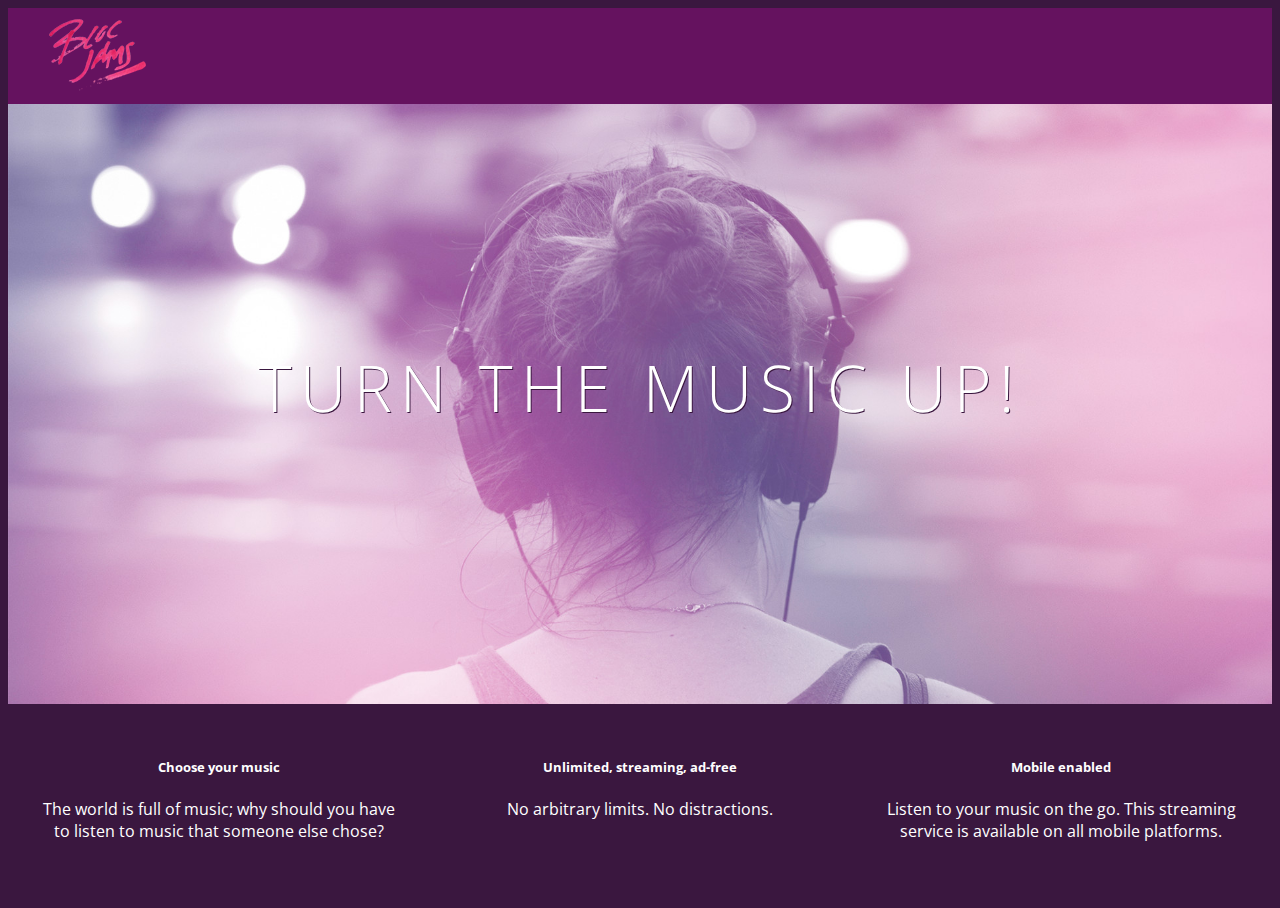
==== index.html @ 99b2fd8f "checkpoint-7-work" ====
<!DOCTYPE html>
<html>
    <head>
        <title>Bloc Jams</title>
        <link rel="stylesheet" type="text/css" href="http://fonts.googleapis.com/css?family=Open+Sans:400,800,600,700,300">
         <link rel="stylesheet" type="text/css" href="http://code.ionicframework.com/ionicons/2.0.1/css/ionicons.min.css">
         <link rel="stylesheet" type="text/css" href="styles/normalize.css">
         <link rel="stylesheet" type="text/css" href="styles/main.css">
    </head>
    <body class="landing">
        <nav class="navbar"> <!-- nav bar -->
            <img src="assets/images/bloc_jams_logo.png" alt="bloc jams logo" class="logo">
        </nav>
        <section class="hero-content"> <!-- hero content -->
            <h1 class="hero-title">Turn the music up!</h1>
        </section>
        <section class="selling-points"> <!-- selling points -->
            <div class="point">
                <span class="ion-music-note"></span>
                <h5 class="point-title">Choose your music</h5>
                <p class="point-description">The world is full of music; why should you have to listen to music that someone else chose?</p>
            </div>
            <div class="point">
                <span class="ion-radio-waves"></span>
                <h5 class="point-title">Unlimited, streaming, ad-free</h5>
                <p class="point-description">No arbitrary limits. No distractions.</p>
            </div>
            <div class="point">
                <span class="ion-iphone"></span>
                <h5 class="point-title">Mobile enabled</h5>
                <p class="point-description">Listen to your music on the go. This streaming service is available on all mobile platforms.</p>
            </div>
        </section>
    </body>
</html>
---- styles/main.css ----
html {
    height: 100%; /* makes sure our HTML takes up 100% of the browser window */
    font-size: 100%;
}

body {
    font-family: 'Open Sans'; /* sets our font to the "Open Sans" typeface */
    color: white;             /* sets the text color to white */
    min-height: 100%;         /* says the height of the body must be, at minumum, 100% of the window */
}

body.landing {
    background-color: rgb(58,23,63); /* sets the background color to an RGB value (see below) */
}

.navbar {
    padding: 0.5rem;
    background-color: rgb(101,18,95);
}

.navbar .logo {
    position: relative; /* pisitioning will be explained in a resource*/
    left: 2rem;
}

.hero-content {
    position: relative; /*pistioning will be explained in a resource */
    min-height: 600px; /*hero content element must be _at least_ 600 pisles */
    background-image: url(../assets/images/bloc_jams_bg.jpg);
    background-repeat: no-repeat;
    background-position: center center;
    background-size: cover;
}

.hero-content .hero-title {
    
    position: absolute;                    /* positioning will be explained in a resource */
    top: 40%;                               /* " */
    -webkit-transform: translateY(-50%);
    -moz-transform: translateY(-50%);
    -ms-transform: translateY(-50%);
    transform: translateY(-50%);
    width: 100%;                            /* makes sure the title inhabits the full width of the container */
    text-align: center;                     /* aligns text in the horizontal center of the element */
    font-size: 4rem;                        /* specifies the size of the font in the root em units */
    font-weight: 300;                       /* makes the font thinner or lighter weight */
    text-transform: uppercase;              /* transforms the text to be all uppercase */
    letter-spacing: 0.5rem;                 /* puts 0.5 root ems worth of space between each letter */
    text-shadow: 1px 1px 0px rgb(58,23,63); /* creates a shadow underneath the text for readability over the image*/
}

.selling-points {
    position: relative;
    display: table;
    width: 100%;
    -webkit-box-sizing: border-box;
    -moz-box-sizing: border-box; /* we'll explain this in a resource */
}

.point {
    display: table-cell;
    position: relative;
    width: 33.3%;
    padding: 2rem;
    text-align: center;
}

.point .point-title {
    font-sizing: 1.25rem;
}

.ion-music-note,
.ion-radio-waves,
.ion-iphone {
    color: rgb(233,50,117);
    font-size: 5rem;
}
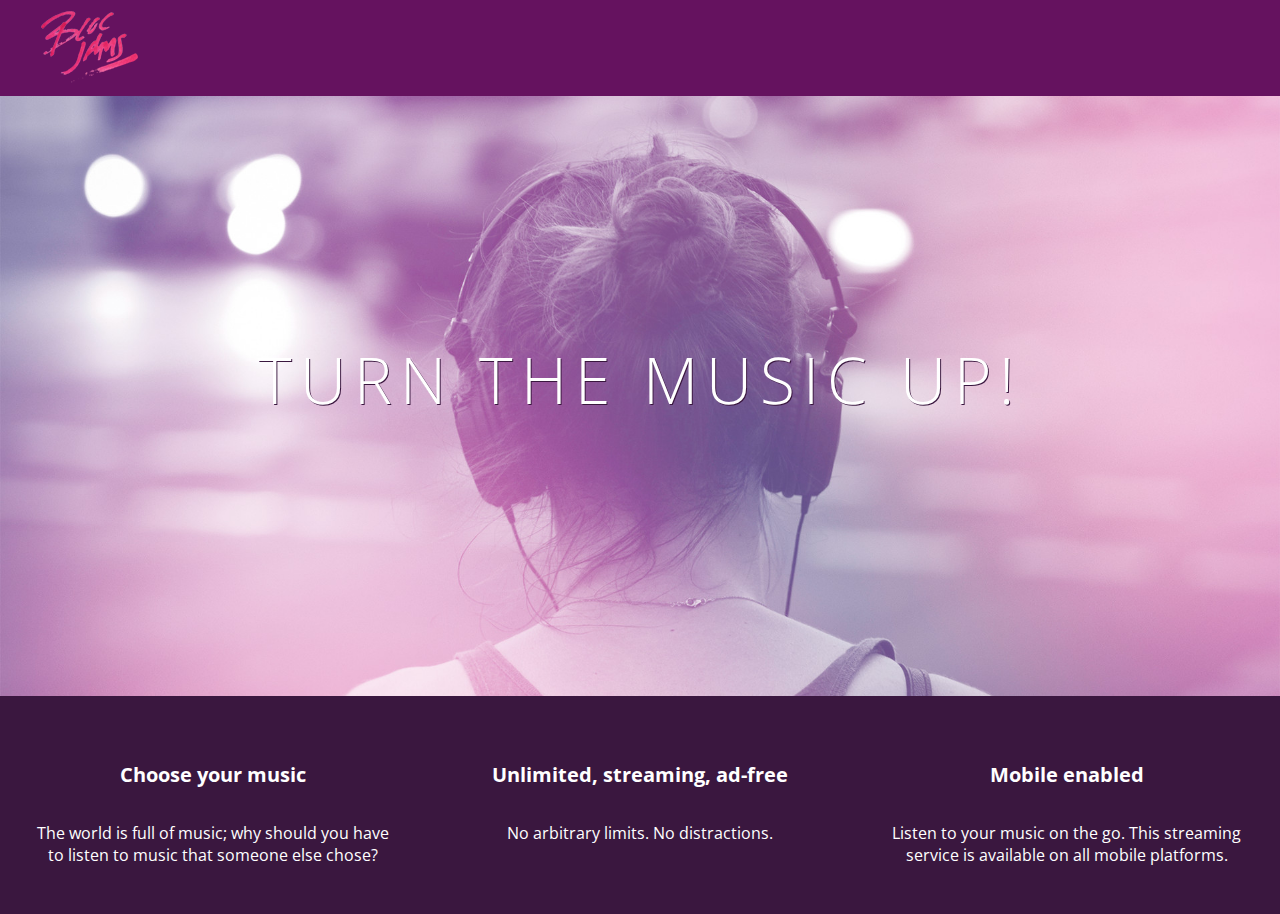
==== commit 3424598a: "fix spelling in index.html, landing.css. move normalize.css file" ====
--- a/index.html
+++ b/index.html
@@ -2,10 +2,12 @@
 <html>
     <head>
         <title>Bloc Jams</title>
+        <meta name="viewport" content="width=device-width, initial-scale=1">
         <link rel="stylesheet" type="text/css" href="http://fonts.googleapis.com/css?family=Open+Sans:400,800,600,700,300">
          <link rel="stylesheet" type="text/css" href="http://code.ionicframework.com/ionicons/2.0.1/css/ionicons.min.css">
          <link rel="stylesheet" type="text/css" href="styles/normalize.css">
          <link rel="stylesheet" type="text/css" href="styles/main.css">
+         <link rel="stylesheet" type="text/css" href="styles/landing.css">
     </head>
     <body class="landing">
         <nav class="navbar"> <!-- nav bar -->
@@ -14,18 +16,18 @@
         <section class="hero-content"> <!-- hero content -->
             <h1 class="hero-title">Turn the music up!</h1>
         </section>
-        <section class="selling-points"> <!-- selling points -->
-            <div class="point">
+        <section class="selling-points container"> <!-- selling points -->
+            <div class="point column third">
                 <span class="ion-music-note"></span>
                 <h5 class="point-title">Choose your music</h5>
                 <p class="point-description">The world is full of music; why should you have to listen to music that someone else chose?</p>
             </div>
-            <div class="point">
+            <div class="point column third">
                 <span class="ion-radio-waves"></span>
                 <h5 class="point-title">Unlimited, streaming, ad-free</h5>
                 <p class="point-description">No arbitrary limits. No distractions.</p>
             </div>
-            <div class="point">
+            <div class="point column third">
                 <span class="ion-iphone"></span>
                 <h5 class="point-title">Mobile enabled</h5>
                 <p class="point-description">Listen to your music on the go. This streaming service is available on all mobile platforms.</p>
--- a/styles/landing.css
+++ b/styles/landing.css
@@ -0,0 +1,50 @@
+body.landing {
+    background-color: rgb(58,23,63); /* sets the background color to an RGB value (see below) */
+}
+
+.hero-content {
+    position: relative; /*pistioning will be explained in a resource */
+    min-height: 600px; /*hero content element must be _at least_ 600 pisles */
+    background-image: url(../assets/images/bloc_jams_bg.jpg);
+    background-repeat: no-repeat;
+    background-position: center center;
+    background-size: cover;
+}
+
+.hero-content .hero-title {
+    
+    position: absolute;                    /* positioning will be explained in a resource */
+    top: 40%;                               /* " */
+    -webkit-transform: translateY(-50%);
+    -moz-transform: translateY(-50%);
+    -ms-transform: translateY(-50%);
+    transform: translateY(-50%);
+    width: 100%;                            /* makes sure the title inhabits the full width of the container */
+    text-align: center;                     /* aligns text in the horizontal center of the element */
+    font-size: 4rem;                        /* specifies the size of the font in the root em units */
+    font-weight: 300;                       /* makes the font thinner or lighter weight */
+    text-transform: uppercase;              /* transforms the text to be all uppercase */
+    letter-spacing: 0.5rem;                 /* puts 0.5 root ems worth of space between each letter */
+    text-shadow: 1px 1px 0px rgb(58,23,63); /* creates a shadow underneath the text for readability over the image*/
+}
+
+.selling-points {
+    position: relative;
+}
+
+.point {
+    position: relative;
+    padding: 2rem;
+    text-align: center;
+}
+
+.point .point-title {
+    font-size: 1.25rem;
+}
+
+.ion-music-note,
+.ion-radio-waves,
+.ion-iphone {
+    color: rgb(233,50,117);
+    font-size: 5rem;
+}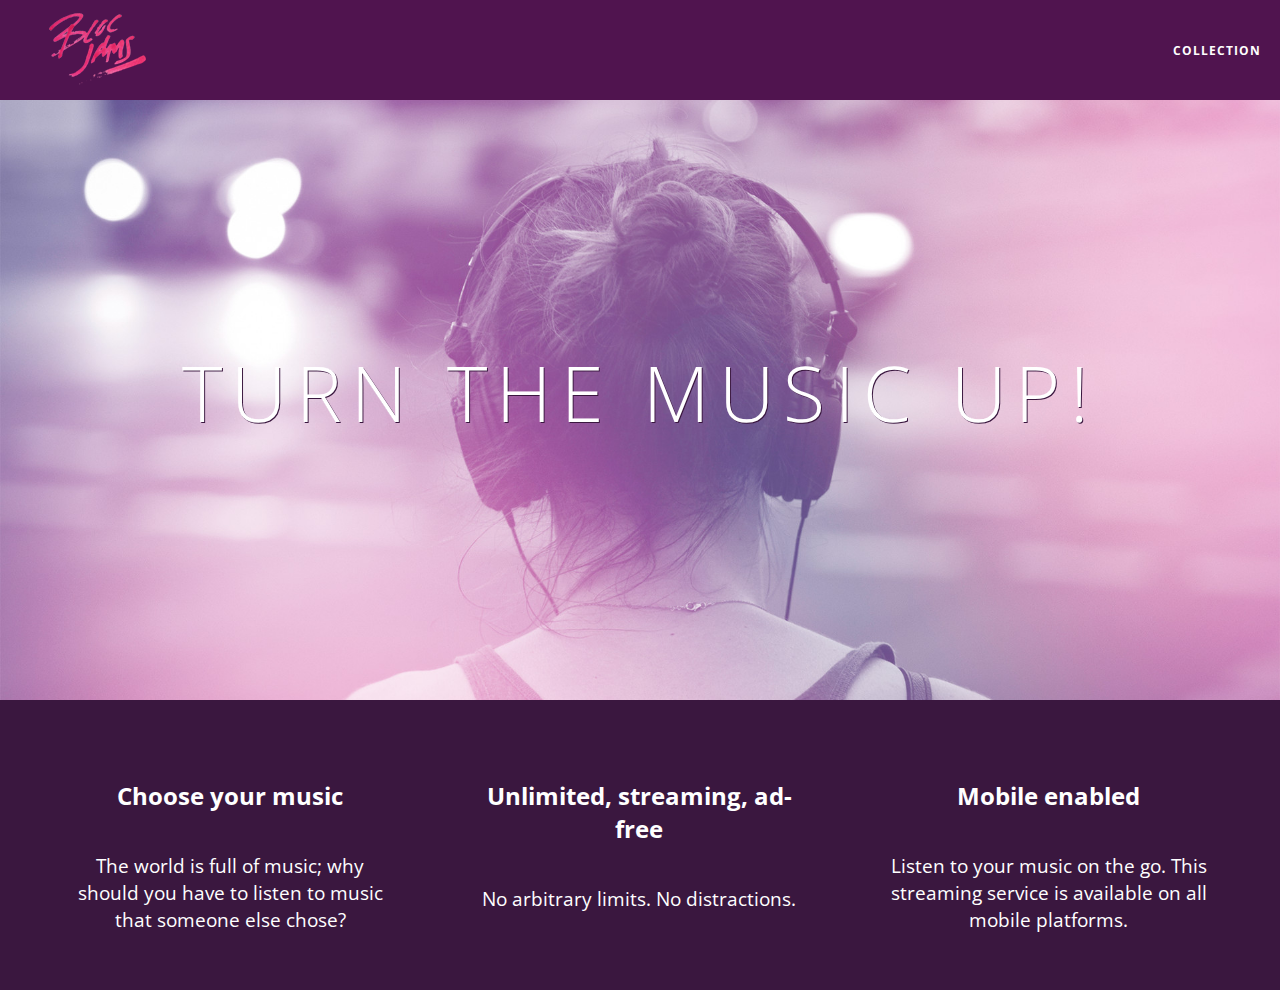
==== commit 9694d0cf: "add images, add collection.html, add styles/collection.css" ====
--- a/index.html
+++ b/index.html
@@ -1,37 +1,42 @@
 <!DOCTYPE html>
 <html>
-    <head>
-        <title>Bloc Jams</title>
-        <meta name="viewport" content="width=device-width, initial-scale=1">
-        <link rel="stylesheet" type="text/css" href="http://fonts.googleapis.com/css?family=Open+Sans:400,800,600,700,300">
-         <link rel="stylesheet" type="text/css" href="http://code.ionicframework.com/ionicons/2.0.1/css/ionicons.min.css">
-         <link rel="stylesheet" type="text/css" href="styles/normalize.css">
-         <link rel="stylesheet" type="text/css" href="styles/main.css">
-         <link rel="stylesheet" type="text/css" href="styles/landing.css">
-    </head>
-    <body class="landing">
-        <nav class="navbar"> <!-- nav bar -->
-            <img src="assets/images/bloc_jams_logo.png" alt="bloc jams logo" class="logo">
-        </nav>
-        <section class="hero-content"> <!-- hero content -->
-            <h1 class="hero-title">Turn the music up!</h1>
-        </section>
-        <section class="selling-points container"> <!-- selling points -->
-            <div class="point column third">
-                <span class="ion-music-note"></span>
-                <h5 class="point-title">Choose your music</h5>
-                <p class="point-description">The world is full of music; why should you have to listen to music that someone else chose?</p>
-            </div>
-            <div class="point column third">
-                <span class="ion-radio-waves"></span>
-                <h5 class="point-title">Unlimited, streaming, ad-free</h5>
-                <p class="point-description">No arbitrary limits. No distractions.</p>
-            </div>
-            <div class="point column third">
-                <span class="ion-iphone"></span>
-                <h5 class="point-title">Mobile enabled</h5>
-                <p class="point-description">Listen to your music on the go. This streaming service is available on all mobile platforms.</p>
-            </div>
-        </section>
-    </body>
+<head>
+    <title>Bloc Jams</title>
+    <meta name="viewport" content="width=device-width, initial-scale=1">
+    <link rel="stylesheet" type="text/css" href="http://fonts.googleapis.com/css?family=Open+Sans:400,800,600,700,300">
+     <link rel="stylesheet" type="text/css" href="http://code.ionicframework.com/ionicons/2.0.1/css/ionicons.min.css">
+     <link rel="stylesheet" type="text/css" href="styles/normalize.css">
+     <link rel="stylesheet" type="text/css" href="styles/main.css">
+     <link rel="stylesheet" type="text/css" href="styles/landing.css">
+</head>
+<body class="landing">
+    <nav class="navbar"> <!-- nav bar -->
+        <a href="index.html" class="logo">
+             <img src="assets/images/bloc_jams_logo.png" alt="bloc jams logo">
+         </a>
+         <div class="links-container">
+             <a href="collection.html" class="navbar-link">collection</a>
+         </div>
+    </nav>
+    <section class="hero-content"> <!-- hero content -->
+        <h1 class="hero-title">Turn the music up!</h1>
+    </section>
+    <section class="selling-points container" container="clearfix"> <!-- selling points -->
+        <div class="point column third">
+            <span class="ion-music-note"></span>
+            <h5 class="point-title">Choose your music</h5>
+            <p class="point-description">The world is full of music; why should you have to listen to music that someone else chose?</p>
+        </div>
+        <div class="point column third">
+            <span class="ion-radio-waves"></span>
+            <h5 class="point-title">Unlimited, streaming, ad-free</h5>
+            <p class="point-description">No arbitrary limits. No distractions.</p>
+        </div>
+        <div class="point column third">
+            <span class="ion-iphone"></span>
+            <h5 class="point-title">Mobile enabled</h5>
+            <p class="point-description">Listen to your music on the go. This streaming service is available on all mobile platforms.</p>
+        </div>
+    </section>
+</body>
 </html>--- a/styles/main.css
+++ b/styles/main.css
@@ -1,3 +1,9 @@
+*, *::before, *::after {
+    -moz-box-sizing: border-box;
+    -webkit-box-sizing: border-box;
+    box-sizing: border-box;
+}
+
 html {
     height: 100%; /* makes sure our HTML takes up 100% of the browser window */
     font-size: 100%;
@@ -9,71 +15,91 @@
     min-height: 100%;         /* says the height of the body must be, at minumum, 100% of the window */
 }
 
-body.landing {
-    background-color: rgb(58,23,63); /* sets the background color to an RGB value (see below) */
-}
-
 .navbar {
+    position: relative;
     padding: 0.5rem;
-    background-color: rgb(101,18,95);
+    /* #1 */
+    background-color: rgba(101,18,95,0.5);
+    /* #2 */
+    z-index: 1;
 }
 
 .navbar .logo {
     position: relative; /* pisitioning will be explained in a resource*/
     left: 2rem;
+    cursor: pointer;  /* produces the finger-pointer icon when you hover over the logo */
+ }
+ 
+ .navbar .links-container {
+     display: table;
+     position: absolute;
+     top: 0;
+     right: 0;
+     height: 100px;
+     color: white;
+     /* #3 */
+     text-decoration: none;
+ }
+
+.links-container .navbar-link {
+     display: table-cell;
+     position: relative;
+     height: 100%;
+     padding-left: 1rem;
+     padding-right: 1rem;
+     /* #4 */
+     vertical-align: middle;
+     color: white;
+     font-size: 0.625rem;
+     letter-spacing: 0.05rem;
+     font-weight: 700;
+     text-transform: uppercase;
+     /* #3 */
+     text-decoration: none;
+     cursor: pointer;
+ }
+ 
+   /* #5 */
+ .links-container .navbar-link:hover {
+     color: rgb(233,50,117);
+ }
+
+.container {
+    margin: 0 auto;
+    max-width: 64rem;
 }
 
-.hero-content {
-    position: relative; /*pistioning will be explained in a resource */
-    min-height: 600px; /*hero content element must be _at least_ 600 pisles */
-    background-image: url(../assets/images/bloc_jams_bg.jpg);
-    background-repeat: no-repeat;
-    background-position: center center;
-    background-size: cover;
+/* Medium and small screens (640px) */
+@media (min-width: 640px) {
+    html { font-size: 112%; }
+    
+    .column {
+        float: left;
+        padding-left: 1rem;
+        padding-right: 1rem;
+    }
+    
+    .column.full { width: 100%; }
+    .column.two-thirds { width: 66.7%; }
+    .column.half { width: 50%; }
+    .column.third { width: 33.3%; }
+    .column.fourth { width: 25%; }
+    .column.flow-opposite { float: right; }
 }
 
-.hero-content .hero-title {
-    
-    position: absolute;                    /* positioning will be explained in a resource */
-    top: 40%;                               /* " */
-    -webkit-transform: translateY(-50%);
-    -moz-transform: translateY(-50%);
-    -ms-transform: translateY(-50%);
-    transform: translateY(-50%);
-    width: 100%;                            /* makes sure the title inhabits the full width of the container */
-    text-align: center;                     /* aligns text in the horizontal center of the element */
-    font-size: 4rem;                        /* specifies the size of the font in the root em units */
-    font-weight: 300;                       /* makes the font thinner or lighter weight */
-    text-transform: uppercase;              /* transforms the text to be all uppercase */
-    letter-spacing: 0.5rem;                 /* puts 0.5 root ems worth of space between each letter */
-    text-shadow: 1px 1px 0px rgb(58,23,63); /* creates a shadow underneath the text for readability over the image*/
+/* Large screens (1024px) */
+@media (min-width: 1024px) {
+    html { font-size: 120%; }
 }
 
-.selling-points {
-    position: relative;
-    display: table;
-    width: 100%;
-    -webkit-box-sizing: border-box;
-    -moz-box-sizing: border-box; /* we'll explain this in a resource */
+.clearfix::before,
+.clearfix::after {
+   content: " ";
+   display: table;
 }
 
-.point {
-    display: table-cell;
-    position: relative;
-    width: 33.3%;
-    padding: 2rem;
-    text-align: center;
-}
-
-.point .point-title {
-    font-sizing: 1.25rem;
-}
-
-.ion-music-note,
-.ion-radio-waves,
-.ion-iphone {
-    color: rgb(233,50,117);
-    font-size: 5rem;
+.clearfix::after {
+   clear: both;
 }
 
 
@@ -81,4 +107,3 @@
 
 
 
-
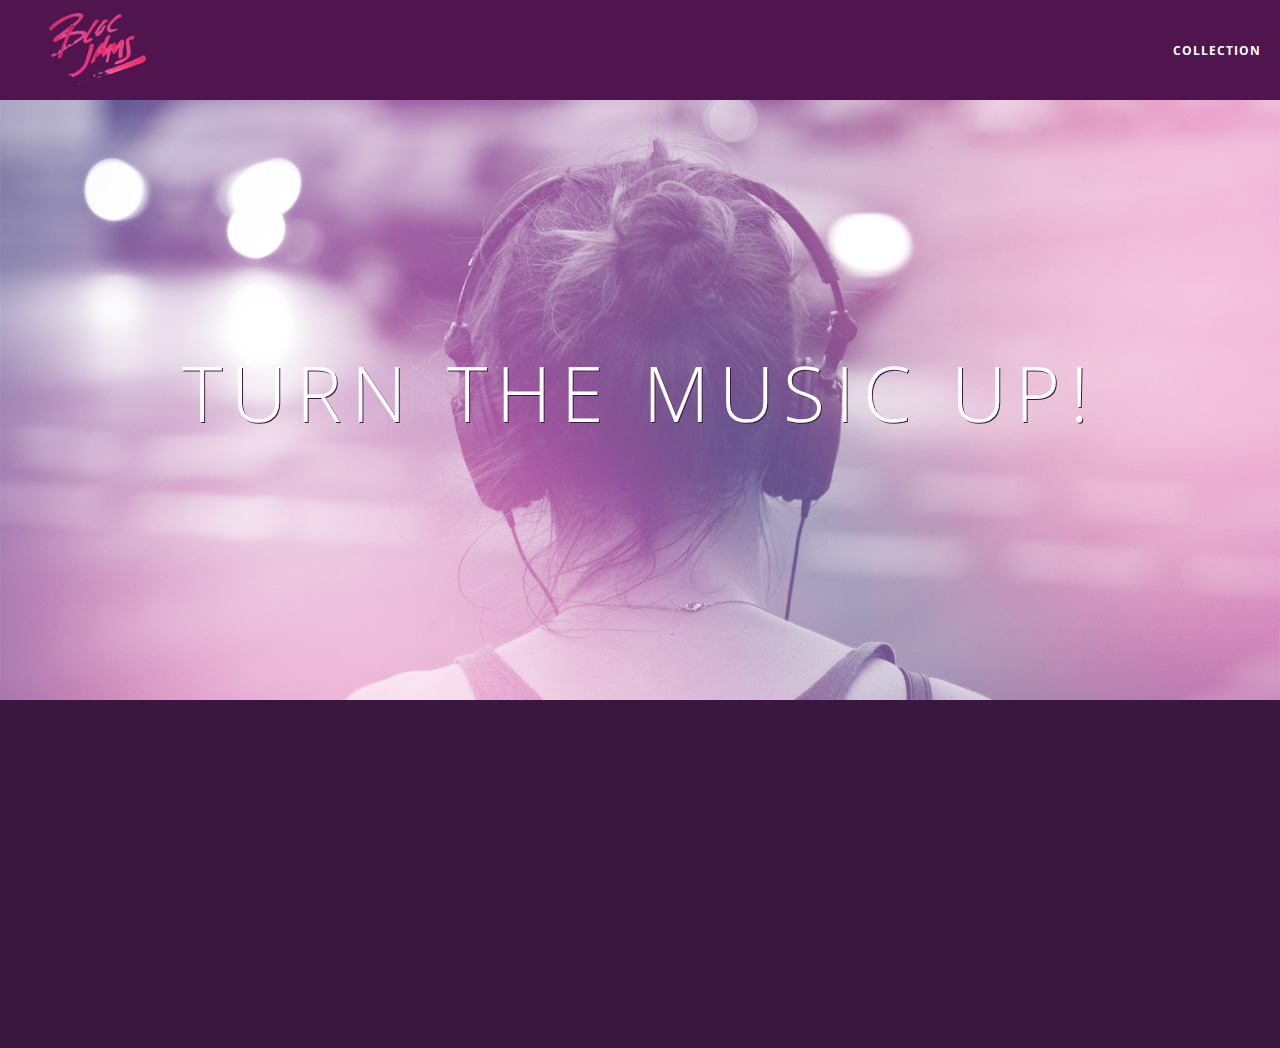
==== commit fc8fdcfb: "modified indes and landing.css" ====
--- a/index.html
+++ b/index.html
@@ -38,5 +38,6 @@
             <p class="point-description">Listen to your music on the go. This streaming service is available on all mobile platforms.</p>
         </div>
     </section>
+    <script src="scripts/landing.js"></script>
 </body>
 </html>--- a/styles/main.css
+++ b/styles/main.css
@@ -64,9 +64,17 @@
      color: rgb(233,50,117);
  }
 
+.links-container .navbar-link:active {
+    background-color: white;
+}
+
 .container {
     margin: 0 auto;
     max-width: 64rem;
+}
+
+.container .narrow {
+    max-width: 56rem;
 }
 
 /* Medium and small screens (640px) */
--- a/styles/landing.css
+++ b/styles/landing.css
@@ -36,6 +36,16 @@
     position: relative;
     padding: 2rem;
     text-align: center;
+    opacity: 0;
+     -webkit-transform: scaleX(0.9) translateY(3rem);
+     -moz-transform: scaleX(0.9) translateY(3rem);
+     transform: scaleX(0.9) translateY(3rem);
+     -webkit-transition: all 0.25s ease-in-out;
+     -moz-transition: all 0.25s ease-in-out;
+     transition: all 0.25s ease-in-out;
+     -webkit-transition-delay: 0.2s;
+     -moz-transition-delay: 0.2s;
+     transition-delay: 0.2s;
 }
 
 .point .point-title {
